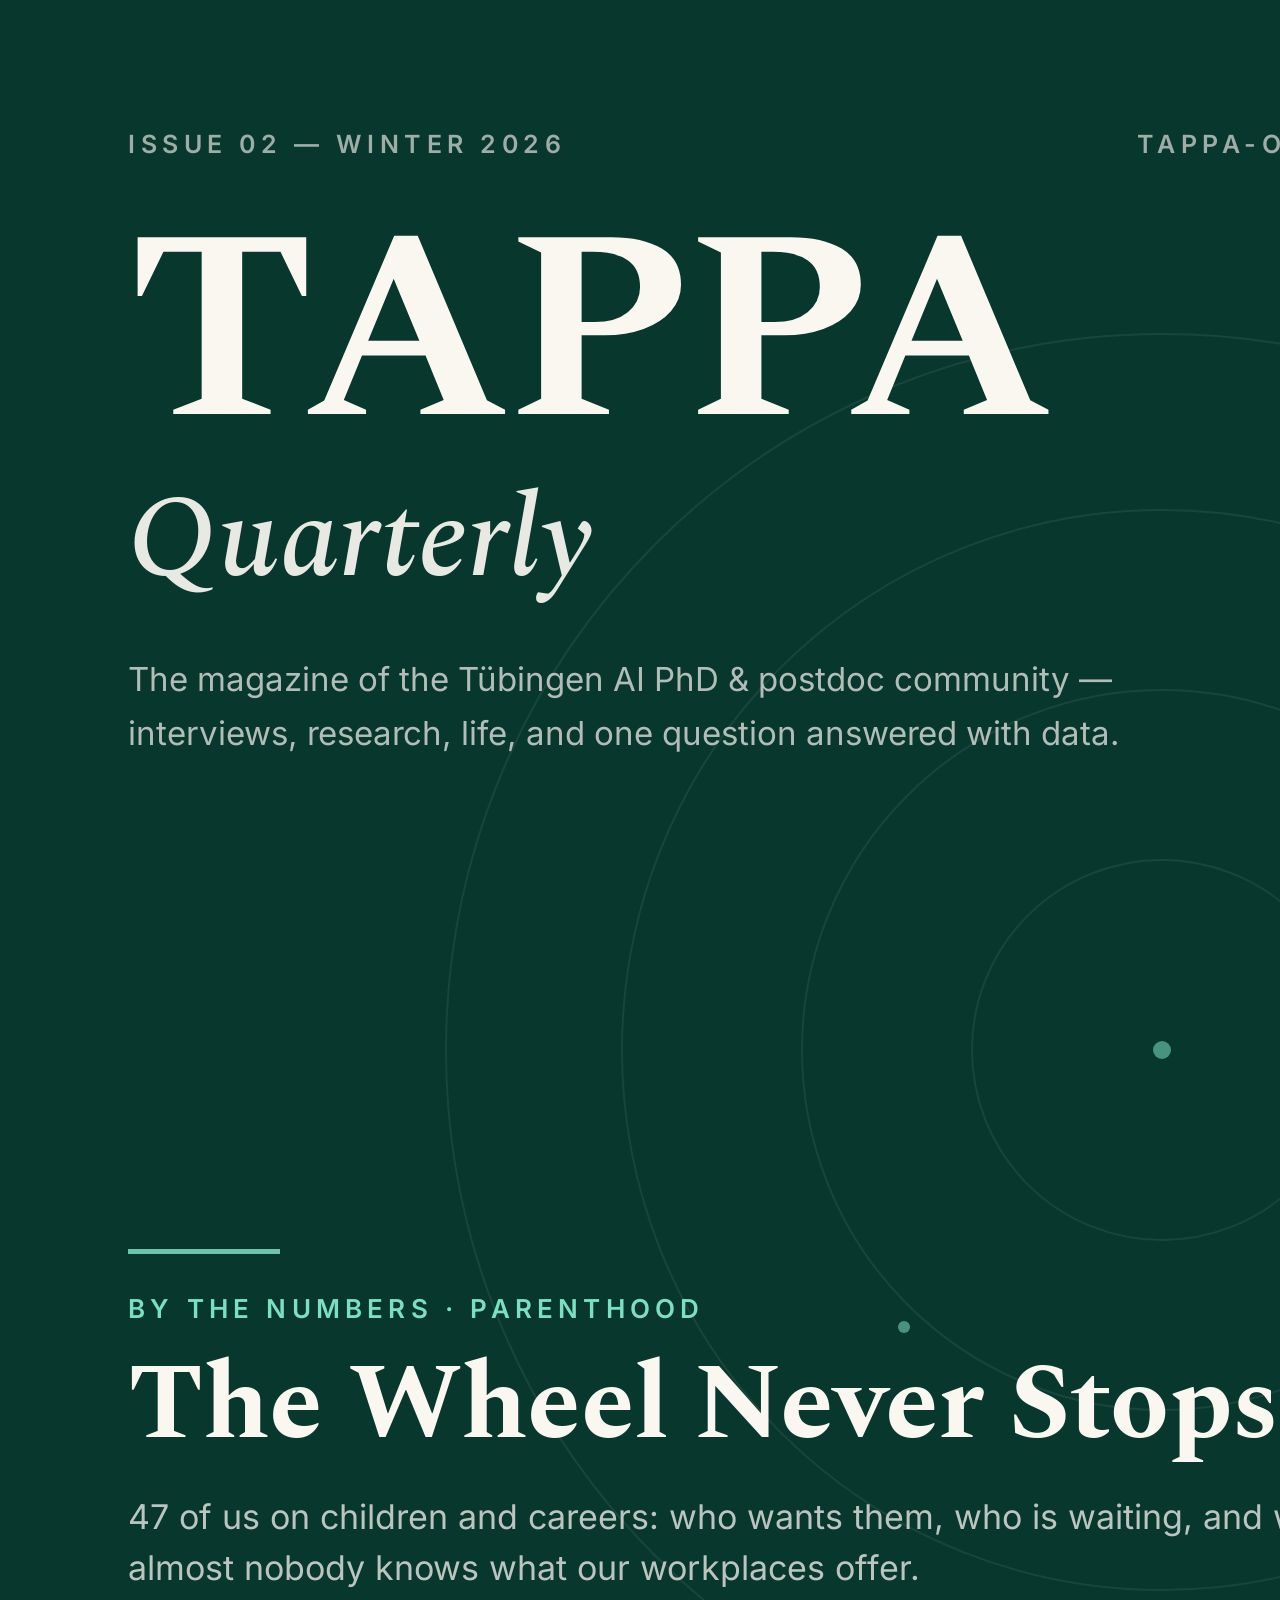
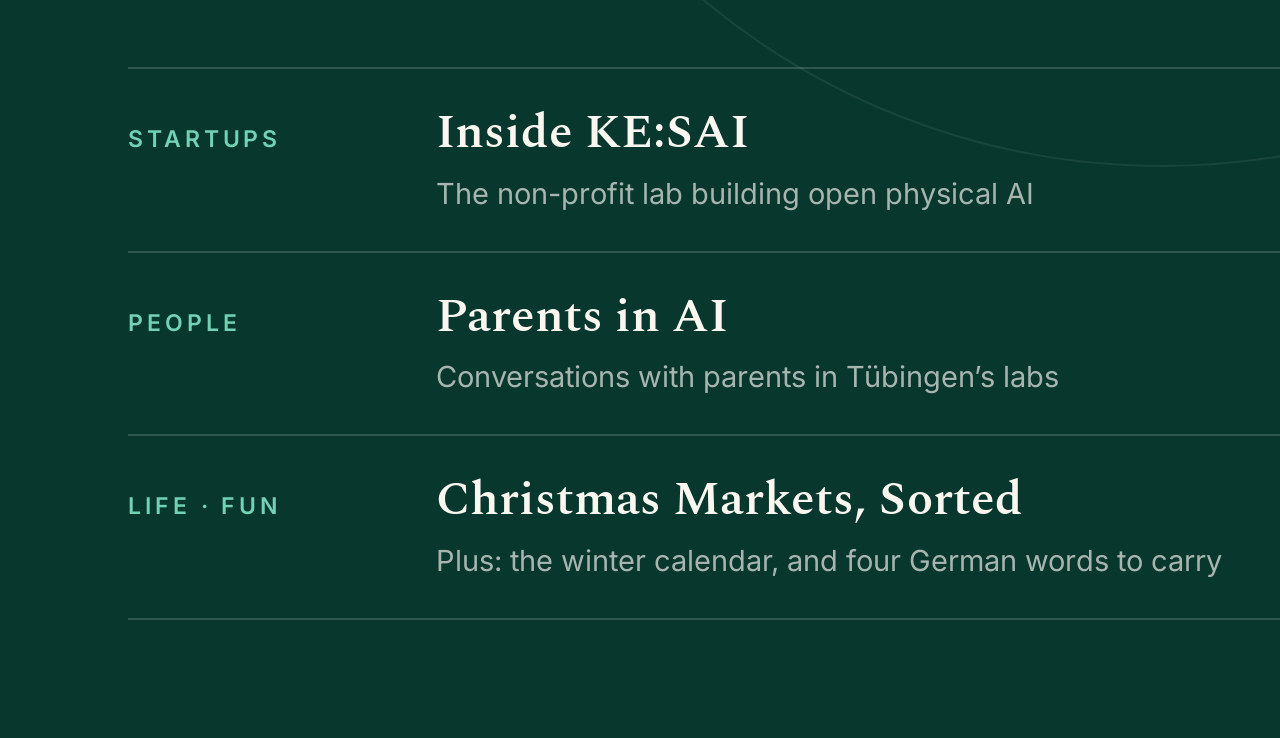
==== magazine/issue-2/cover.html @ bdb161a1 "Magazine issue 2: draft Adds magazine/issue-2/ in the Issue 1 house style:  - By the Numbers: the pa" ====
<!DOCTYPE html>
<html lang="en">
<head>
<meta charset="UTF-8">
<title>TAPPA Quarterly — Issue 02 cover</title>
<link rel="stylesheet" href="fonts.css">
<style>
/* Source for cover.jpg — a placeholder until the designed winter cover
   arrives. Renders at exactly 1652x2338; re-export with:
   "/Applications/Google Chrome.app/Contents/MacOS/Google Chrome" \
     --headless --screenshot=cover.png --window-size=1652,2338 \
     --hide-scrollbars --default-background-color=0 cover.html
   then: sips -s format jpeg -s formatOptions 92 cover.png --out cover.jpg */

:root {
  --deep:  #08372E;
  --warm:  #FAF7F1;
  --mint:  #7BE0C0;
  --serif: "Spectral", Georgia, serif;
  --sans:  "Inter", -apple-system, Arial, sans-serif;
}

* { margin: 0; padding: 0; box-sizing: border-box; }

html, body {
  width: 1652px;
  height: 2338px;
  background: var(--deep);
  -webkit-font-smoothing: antialiased;
}

.cover {
  position: relative;
  width: 1652px;
  height: 2338px;
  overflow: hidden;
  padding: 132px 128px 118px;
  display: flex;
  flex-direction: column;
}

.rings { position: absolute; top: 300px; right: -260px; width: 1500px; height: 1500px; }
.rings circle { fill: none; stroke: var(--warm); stroke-width: 2; opacity: 0.07; }
.rings .dot { fill: var(--mint); stroke: none; opacity: 0.55; }

.masthead, .lead { position: relative; z-index: 1; }

.rule-top {
  display: flex;
  justify-content: space-between;
  font: 600 25px/1 var(--sans);
  letter-spacing: 0.22em;
  text-transform: uppercase;
  color: rgba(250, 247, 241, 0.62);
}

.wordmark {
  margin-top: 62px;
  font: 700 268px/0.86 var(--serif);
  letter-spacing: -0.012em;
  color: var(--warm);
}

.subtitle {
  margin-top: 34px;
  font: italic 500 116px/1 var(--serif);
  color: var(--warm);
  opacity: 0.93;
}

.blurb {
  margin-top: 54px;
  max-width: 1010px;
  font: 400 33px/1.62 var(--sans);
  color: rgba(250, 247, 241, 0.7);
}

.lead { margin-top: auto; }

.lead-rule {
  width: 152px;
  height: 5px;
  background: var(--mint);
  opacity: 0.85;
  margin-bottom: 42px;
}

.eyebrow {
  font: 600 26px/1 var(--sans);
  letter-spacing: 0.2em;
  text-transform: uppercase;
  color: var(--mint);
}

.lead h1 {
  margin-top: 26px;
  font: 700 108px/1.06 var(--serif);
  letter-spacing: -0.008em;
  color: var(--warm);
}

.lead .standfirst {
  margin-top: 28px;
  max-width: 1240px;
  font: 400 34px/1.5 var(--sans);
  color: rgba(250, 247, 241, 0.74);
}

.teasers { margin-top: 74px; }

.teaser {
  display: grid;
  grid-template-columns: 268px 1fr;
  gap: 40px;
  align-items: baseline;
  padding: 36px 0;
  border-top: 2px solid rgba(250, 247, 241, 0.16);
}
.teaser:last-child { border-bottom: 2px solid rgba(250, 247, 241, 0.16); }

.teaser .dept {
  font: 600 23px/1.45 var(--sans);
  letter-spacing: 0.17em;
  text-transform: uppercase;
  color: var(--mint);
  opacity: 0.92;
}
.teaser h2 {
  font: 600 48px/1.16 var(--serif);
  color: var(--warm);
}
.teaser p {
  margin-top: 12px;
  font: 400 29px/1.45 var(--sans);
  color: rgba(250, 247, 241, 0.66);
}
</style>
</head>
<body>
<div class="cover">

  <svg class="rings" viewBox="0 0 1500 1500" aria-hidden="true">
    <circle cx="750" cy="750" r="190"/>
    <circle cx="750" cy="750" r="360"/>
    <circle cx="750" cy="750" r="540"/>
    <circle cx="750" cy="750" r="716"/>
    <circle class="dot" cx="750" cy="750" r="9"/>
    <circle class="dot" cx="1049" cy="466" r="7"/>
    <circle class="dot" cx="492" cy="1027" r="6"/>
  </svg>

  <div class="masthead">
    <div class="rule-top">
      <span>Issue 02 — Winter 2026</span>
      <span>tappa-org.github.io</span>
    </div>
    <div class="wordmark">TAPPA</div>
    <div class="subtitle">Quarterly</div>
    <p class="blurb">
      The magazine of the T&uuml;bingen AI PhD &amp; postdoc community &mdash;
      interviews, research, life, and one question answered with data.
    </p>
  </div>

  <div class="lead">
    <div class="lead-rule"></div>
    <div class="eyebrow">By the Numbers &middot; Parenthood</div>
    <h1>The Wheel Never Stops</h1>
    <p class="standfirst">
      47 of us on children and careers: who wants them, who is waiting, and
      why almost nobody knows what our workplaces offer.
    </p>

    <div class="teasers">
      <div class="teaser">
        <div class="dept">Startups</div>
        <div>
          <h2>Inside KE:SAI</h2>
          <p>The non-profit lab building open physical AI</p>
        </div>
      </div>
      <div class="teaser">
        <div class="dept">People</div>
        <div>
          <h2>Parents in AI</h2>
          <p>Conversations with parents in T&uuml;bingen&rsquo;s labs</p>
        </div>
      </div>
      <div class="teaser">
        <div class="dept">Life &middot; Fun</div>
        <div>
          <h2>Christmas Markets, Sorted</h2>
          <p>Plus: the winter calendar, and four German words to carry</p>
        </div>
      </div>
    </div>
  </div>

</div>
</body>
</html>
---- magazine/issue-2/fonts.css ----
/* Spectral and Inter, self-hosted. Both SIL Open Font License 1.1 — see fonts/OFL.txt.
   Served from this origin so no visitor IP is sent to a third party (GDPR). */

@font-face {
  font-family: 'Inter';
  font-style: normal;
  font-weight: 400;
  font-display: swap;
  src: url('fonts/inter-400-latin-ext.woff2') format('woff2');
  unicode-range: U+0100-02BA, U+02BD-02C5, U+02C7-02CC, U+02CE-02D7, U+02DD-02FF, U+0304, U+0308, U+0329, U+1D00-1DBF, U+1E00-1E9F, U+1EF2-1EFF, U+2020, U+20A0-20AB, U+20AD-20C0, U+2113, U+2C60-2C7F, U+A720-A7FF;
}

@font-face {
  font-family: 'Inter';
  font-style: normal;
  font-weight: 400;
  font-display: swap;
  src: url('fonts/inter-400-latin.woff2') format('woff2');
  unicode-range: U+0000-00FF, U+0131, U+0152-0153, U+02BB-02BC, U+02C6, U+02DA, U+02DC, U+0304, U+0308, U+0329, U+2000-206F, U+20AC, U+2122, U+2191, U+2193, U+2212, U+2215, U+FEFF, U+FFFD;
}

@font-face {
  font-family: 'Inter';
  font-style: normal;
  font-weight: 600;
  font-display: swap;
  src: url('fonts/inter-600-latin-ext.woff2') format('woff2');
  unicode-range: U+0100-02BA, U+02BD-02C5, U+02C7-02CC, U+02CE-02D7, U+02DD-02FF, U+0304, U+0308, U+0329, U+1D00-1DBF, U+1E00-1E9F, U+1EF2-1EFF, U+2020, U+20A0-20AB, U+20AD-20C0, U+2113, U+2C60-2C7F, U+A720-A7FF;
}

@font-face {
  font-family: 'Inter';
  font-style: normal;
  font-weight: 600;
  font-display: swap;
  src: url('fonts/inter-600-latin.woff2') format('woff2');
  unicode-range: U+0000-00FF, U+0131, U+0152-0153, U+02BB-02BC, U+02C6, U+02DA, U+02DC, U+0304, U+0308, U+0329, U+2000-206F, U+20AC, U+2122, U+2191, U+2193, U+2212, U+2215, U+FEFF, U+FFFD;
}

@font-face {
  font-family: 'Inter';
  font-style: normal;
  font-weight: 700;
  font-display: swap;
  src: url('fonts/inter-700-latin-ext.woff2') format('woff2');
  unicode-range: U+0100-02BA, U+02BD-02C5, U+02C7-02CC, U+02CE-02D7, U+02DD-02FF, U+0304, U+0308, U+0329, U+1D00-1DBF, U+1E00-1E9F, U+1EF2-1EFF, U+2020, U+20A0-20AB, U+20AD-20C0, U+2113, U+2C60-2C7F, U+A720-A7FF;
}

@font-face {
  font-family: 'Inter';
  font-style: normal;
  font-weight: 700;
  font-display: swap;
  src: url('fonts/inter-700-latin.woff2') format('woff2');
  unicode-range: U+0000-00FF, U+0131, U+0152-0153, U+02BB-02BC, U+02C6, U+02DA, U+02DC, U+0304, U+0308, U+0329, U+2000-206F, U+20AC, U+2122, U+2191, U+2193, U+2212, U+2215, U+FEFF, U+FFFD;
}

@font-face {
  font-family: 'Spectral';
  font-style: italic;
  font-weight: 300;
  font-display: swap;
  src: url('fonts/spectral-300i-latin-ext.woff2') format('woff2');
  unicode-range: U+0100-02BA, U+02BD-02C5, U+02C7-02CC, U+02CE-02D7, U+02DD-02FF, U+0304, U+0308, U+0329, U+1D00-1DBF, U+1E00-1E9F, U+1EF2-1EFF, U+2020, U+20A0-20AB, U+20AD-20C0, U+2113, U+2C60-2C7F, U+A720-A7FF;
}

@font-face {
  font-family: 'Spectral';
  font-style: italic;
  font-weight: 300;
  font-display: swap;
  src: url('fonts/spectral-300i-latin.woff2') format('woff2');
  unicode-range: U+0000-00FF, U+0131, U+0152-0153, U+02BB-02BC, U+02C6, U+02DA, U+02DC, U+0304, U+0308, U+0329, U+2000-206F, U+20AC, U+2122, U+2191, U+2193, U+2212, U+2215, U+FEFF, U+FFFD;
}

@font-face {
  font-family: 'Spectral';
  font-style: italic;
  font-weight: 500;
  font-display: swap;
  src: url('fonts/spectral-500i-latin-ext.woff2') format('woff2');
  unicode-range: U+0100-02BA, U+02BD-02C5, U+02C7-02CC, U+02CE-02D7, U+02DD-02FF, U+0304, U+0308, U+0329, U+1D00-1DBF, U+1E00-1E9F, U+1EF2-1EFF, U+2020, U+20A0-20AB, U+20AD-20C0, U+2113, U+2C60-2C7F, U+A720-A7FF;
}

@font-face {
  font-family: 'Spectral';
  font-style: italic;
  font-weight: 500;
  font-display: swap;
  src: url('fonts/spectral-500i-latin.woff2') format('woff2');
  unicode-range: U+0000-00FF, U+0131, U+0152-0153, U+02BB-02BC, U+02C6, U+02DA, U+02DC, U+0304, U+0308, U+0329, U+2000-206F, U+20AC, U+2122, U+2191, U+2193, U+2212, U+2215, U+FEFF, U+FFFD;
}

@font-face {
  font-family: 'Spectral';
  font-style: normal;
  font-weight: 400;
  font-display: swap;
  src: url('fonts/spectral-400-latin-ext.woff2') format('woff2');
  unicode-range: U+0100-02BA, U+02BD-02C5, U+02C7-02CC, U+02CE-02D7, U+02DD-02FF, U+0304, U+0308, U+0329, U+1D00-1DBF, U+1E00-1E9F, U+1EF2-1EFF, U+2020, U+20A0-20AB, U+20AD-20C0, U+2113, U+2C60-2C7F, U+A720-A7FF;
}

@font-face {
  font-family: 'Spectral';
  font-style: normal;
  font-weight: 400;
  font-display: swap;
  src: url('fonts/spectral-400-latin.woff2') format('woff2');
  unicode-range: U+0000-00FF, U+0131, U+0152-0153, U+02BB-02BC, U+02C6, U+02DA, U+02DC, U+0304, U+0308, U+0329, U+2000-206F, U+20AC, U+2122, U+2191, U+2193, U+2212, U+2215, U+FEFF, U+FFFD;
}

@font-face {
  font-family: 'Spectral';
  font-style: normal;
  font-weight: 500;
  font-display: swap;
  src: url('fonts/spectral-500-latin-ext.woff2') format('woff2');
  unicode-range: U+0100-02BA, U+02BD-02C5, U+02C7-02CC, U+02CE-02D7, U+02DD-02FF, U+0304, U+0308, U+0329, U+1D00-1DBF, U+1E00-1E9F, U+1EF2-1EFF, U+2020, U+20A0-20AB, U+20AD-20C0, U+2113, U+2C60-2C7F, U+A720-A7FF;
}

@font-face {
  font-family: 'Spectral';
  font-style: normal;
  font-weight: 500;
  font-display: swap;
  src: url('fonts/spectral-500-latin.woff2') format('woff2');
  unicode-range: U+0000-00FF, U+0131, U+0152-0153, U+02BB-02BC, U+02C6, U+02DA, U+02DC, U+0304, U+0308, U+0329, U+2000-206F, U+20AC, U+2122, U+2191, U+2193, U+2212, U+2215, U+FEFF, U+FFFD;
}

@font-face {
  font-family: 'Spectral';
  font-style: normal;
  font-weight: 600;
  font-display: swap;
  src: url('fonts/spectral-600-latin-ext.woff2') format('woff2');
  unicode-range: U+0100-02BA, U+02BD-02C5, U+02C7-02CC, U+02CE-02D7, U+02DD-02FF, U+0304, U+0308, U+0329, U+1D00-1DBF, U+1E00-1E9F, U+1EF2-1EFF, U+2020, U+20A0-20AB, U+20AD-20C0, U+2113, U+2C60-2C7F, U+A720-A7FF;
}

@font-face {
  font-family: 'Spectral';
  font-style: normal;
  font-weight: 600;
  font-display: swap;
  src: url('fonts/spectral-600-latin.woff2') format('woff2');
  unicode-range: U+0000-00FF, U+0131, U+0152-0153, U+02BB-02BC, U+02C6, U+02DA, U+02DC, U+0304, U+0308, U+0329, U+2000-206F, U+20AC, U+2122, U+2191, U+2193, U+2212, U+2215, U+FEFF, U+FFFD;
}

@font-face {
  font-family: 'Spectral';
  font-style: normal;
  font-weight: 700;
  font-display: swap;
  src: url('fonts/spectral-700-latin-ext.woff2') format('woff2');
  unicode-range: U+0100-02BA, U+02BD-02C5, U+02C7-02CC, U+02CE-02D7, U+02DD-02FF, U+0304, U+0308, U+0329, U+1D00-1DBF, U+1E00-1E9F, U+1EF2-1EFF, U+2020, U+20A0-20AB, U+20AD-20C0, U+2113, U+2C60-2C7F, U+A720-A7FF;
}

@font-face {
  font-family: 'Spectral';
  font-style: normal;
  font-weight: 700;
  font-display: swap;
  src: url('fonts/spectral-700-latin.woff2') format('woff2');
  unicode-range: U+0000-00FF, U+0131, U+0152-0153, U+02BB-02BC, U+02C6, U+02DA, U+02DC, U+0304, U+0308, U+0329, U+2000-206F, U+20AC, U+2122, U+2191, U+2193, U+2212, U+2215, U+FEFF, U+FFFD;
}

@font-face {
  font-family: 'Spectral';
  font-style: normal;
  font-weight: 800;
  font-display: swap;
  src: url('fonts/spectral-800-latin-ext.woff2') format('woff2');
  unicode-range: U+0100-02BA, U+02BD-02C5, U+02C7-02CC, U+02CE-02D7, U+02DD-02FF, U+0304, U+0308, U+0329, U+1D00-1DBF, U+1E00-1E9F, U+1EF2-1EFF, U+2020, U+20A0-20AB, U+20AD-20C0, U+2113, U+2C60-2C7F, U+A720-A7FF;
}

@font-face {
  font-family: 'Spectral';
  font-style: normal;
  font-weight: 800;
  font-display: swap;
  src: url('fonts/spectral-800-latin.woff2') format('woff2');
  unicode-range: U+0000-00FF, U+0131, U+0152-0153, U+02BB-02BC, U+02C6, U+02DA, U+02DC, U+0304, U+0308, U+0329, U+2000-206F, U+20AC, U+2122, U+2191, U+2193, U+2212, U+2215, U+FEFF, U+FFFD;
}
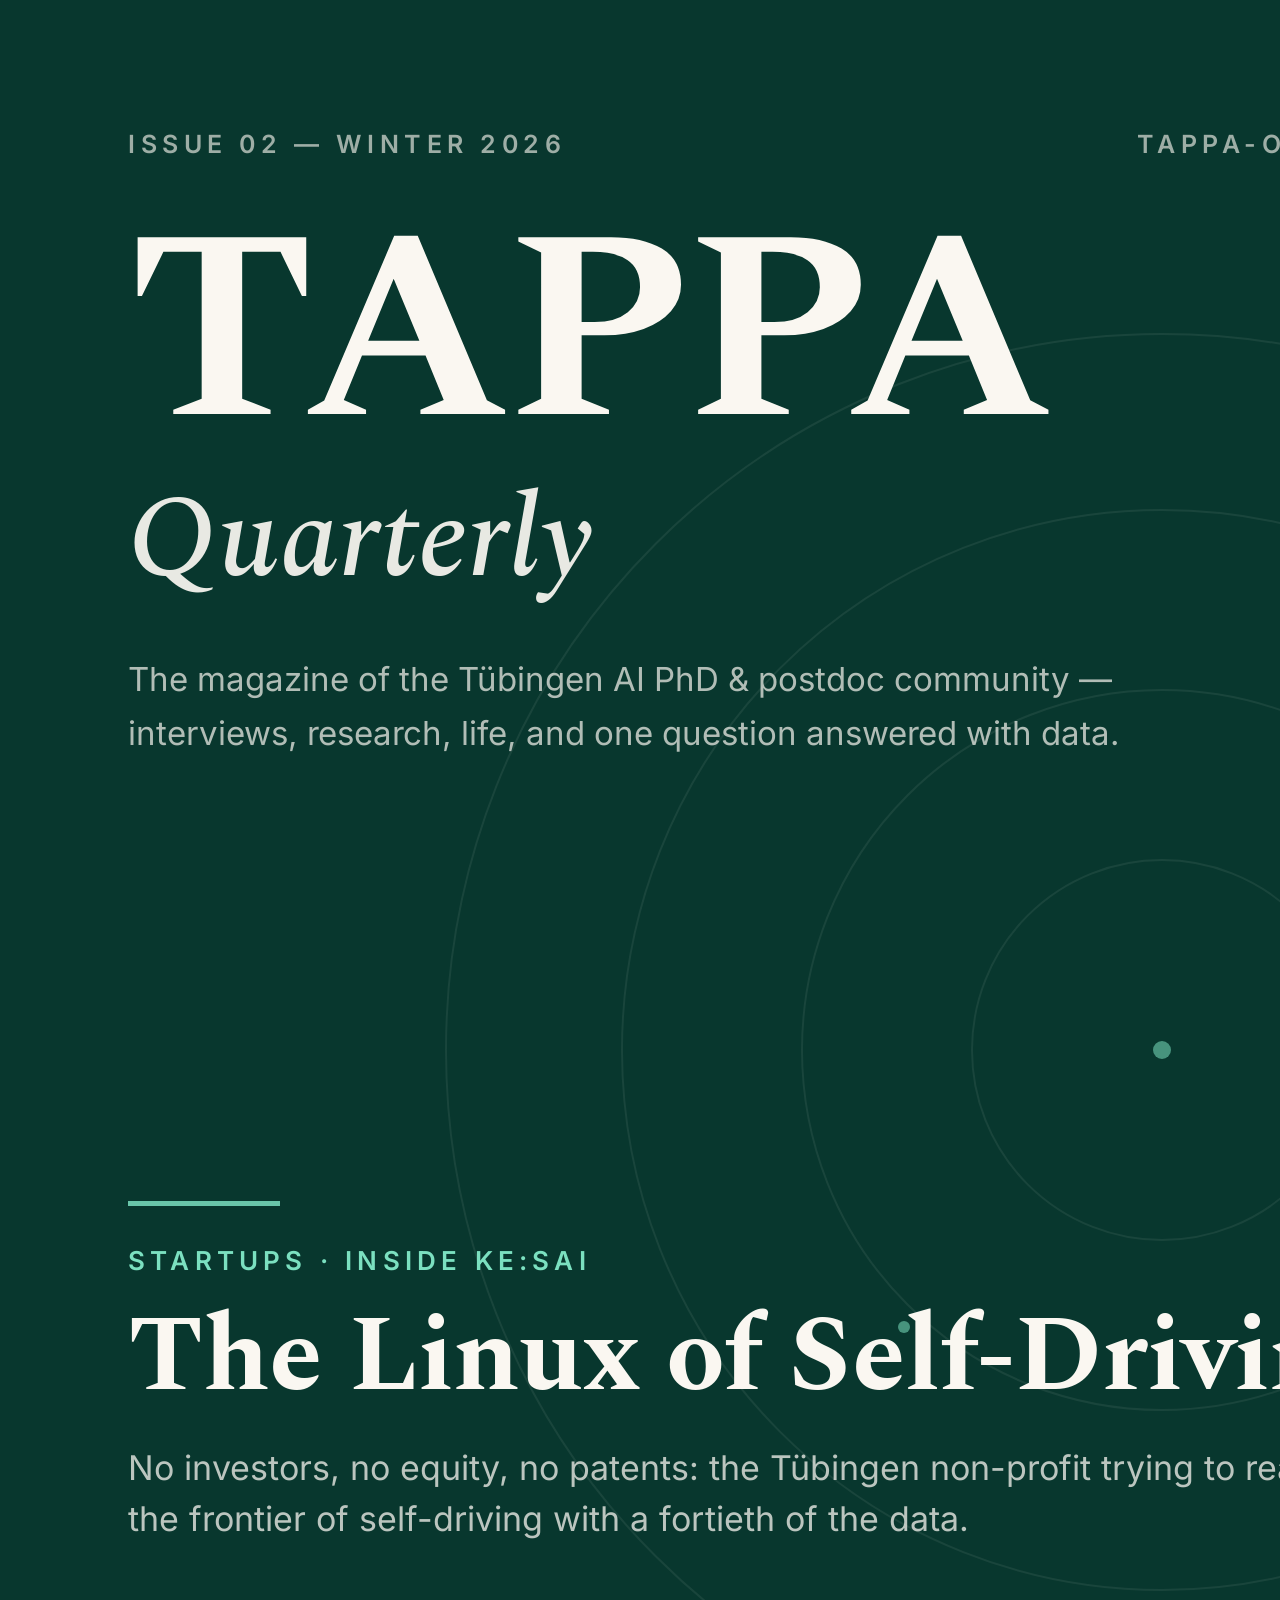
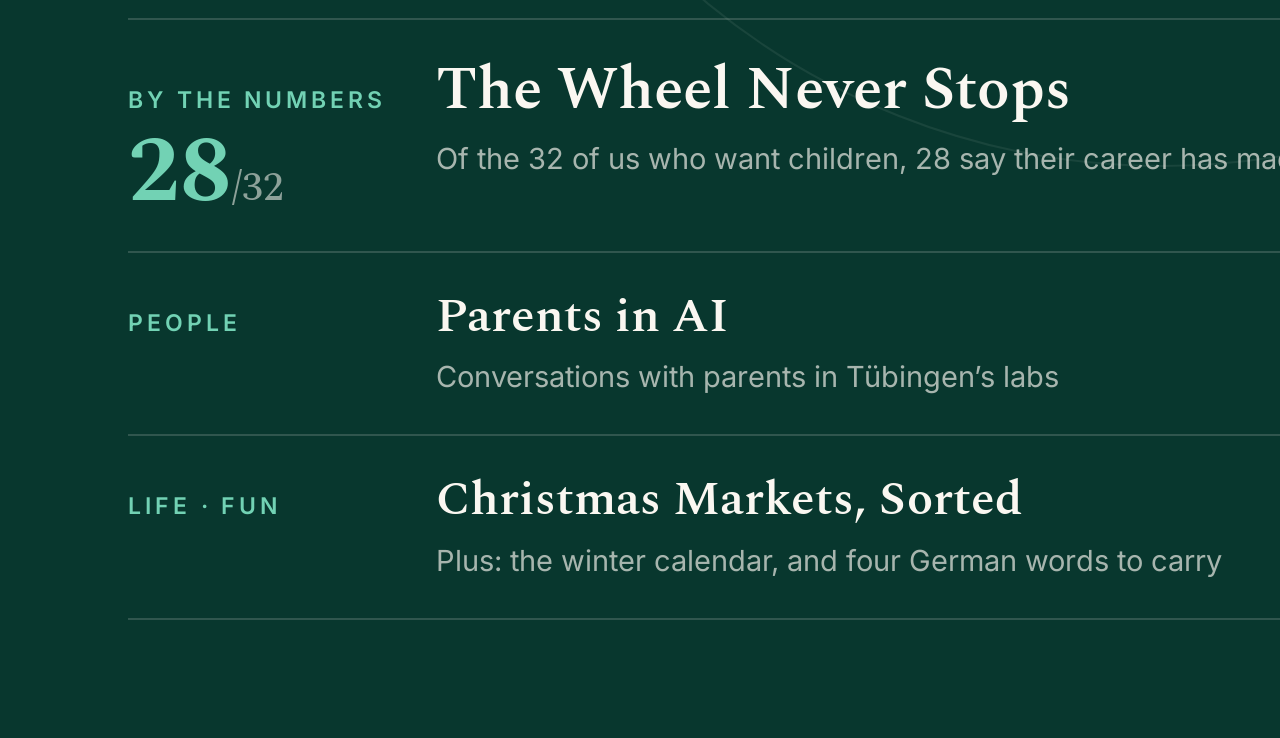
==== commit 439e1ae0: "Issue 2: KE:SAI leads the cover, survey as co-feature The cover now opens on KE:SAI (promised in Iss" ====
--- a/magazine/issue-2/cover.html
+++ b/magazine/issue-2/cover.html
@@ -134,6 +134,15 @@
   font: 400 29px/1.45 var(--sans);
   color: rgba(250, 247, 241, 0.66);
 }
+.teaser-major h2 { font-size: 60px; }
+.teaser-major .stat {
+  display: block;
+  margin-top: 14px;
+  font: 700 92px/0.9 var(--serif);
+  letter-spacing: 0;
+  color: var(--mint);
+}
+.teaser-major .stat small { font-size: 40px; font-weight: 500; color: rgba(250, 247, 241, 0.6); }
 </style>
 </head>
 <body>
@@ -164,19 +173,19 @@
 
   <div class="lead">
     <div class="lead-rule"></div>
-    <div class="eyebrow">By the Numbers &middot; Parenthood</div>
-    <h1>The Wheel Never Stops</h1>
+    <div class="eyebrow">Startups &middot; Inside KE:SAI</div>
+    <h1>The Linux of Self-Driving</h1>
     <p class="standfirst">
-      47 of us on children and careers: who wants them, who is waiting, and
-      why almost nobody knows what our workplaces offer.
+      No investors, no equity, no patents: the T&uuml;bingen non-profit trying to
+      reach the frontier of self-driving with a fortieth of the data.
     </p>
 
     <div class="teasers">
-      <div class="teaser">
-        <div class="dept">Startups</div>
+      <div class="teaser teaser-major">
+        <div class="dept">By the Numbers<span class="stat">28<small>/32</small></span></div>
         <div>
-          <h2>Inside KE:SAI</h2>
-          <p>The non-profit lab building open physical AI</p>
+          <h2>The Wheel Never Stops</h2>
+          <p>Of the 32 of us who want children, 28 say their career has made them wait</p>
         </div>
       </div>
       <div class="teaser">
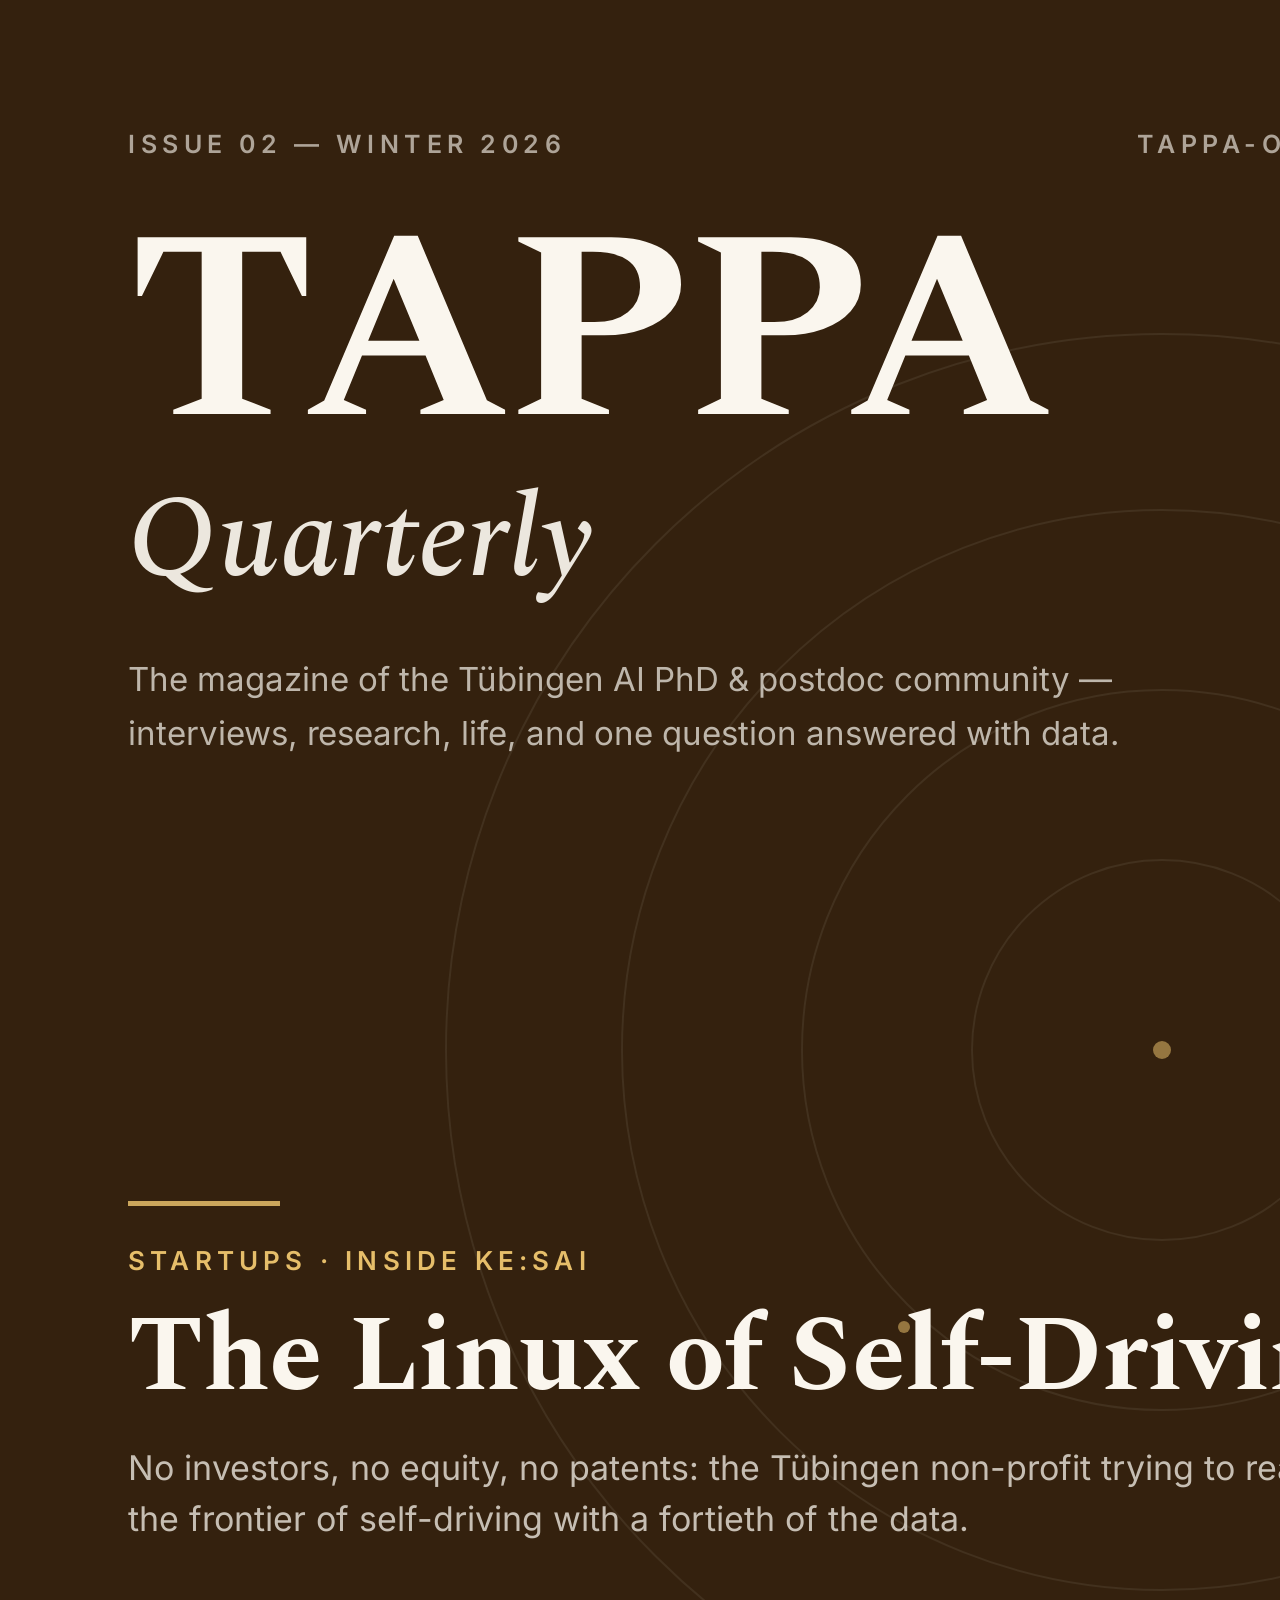
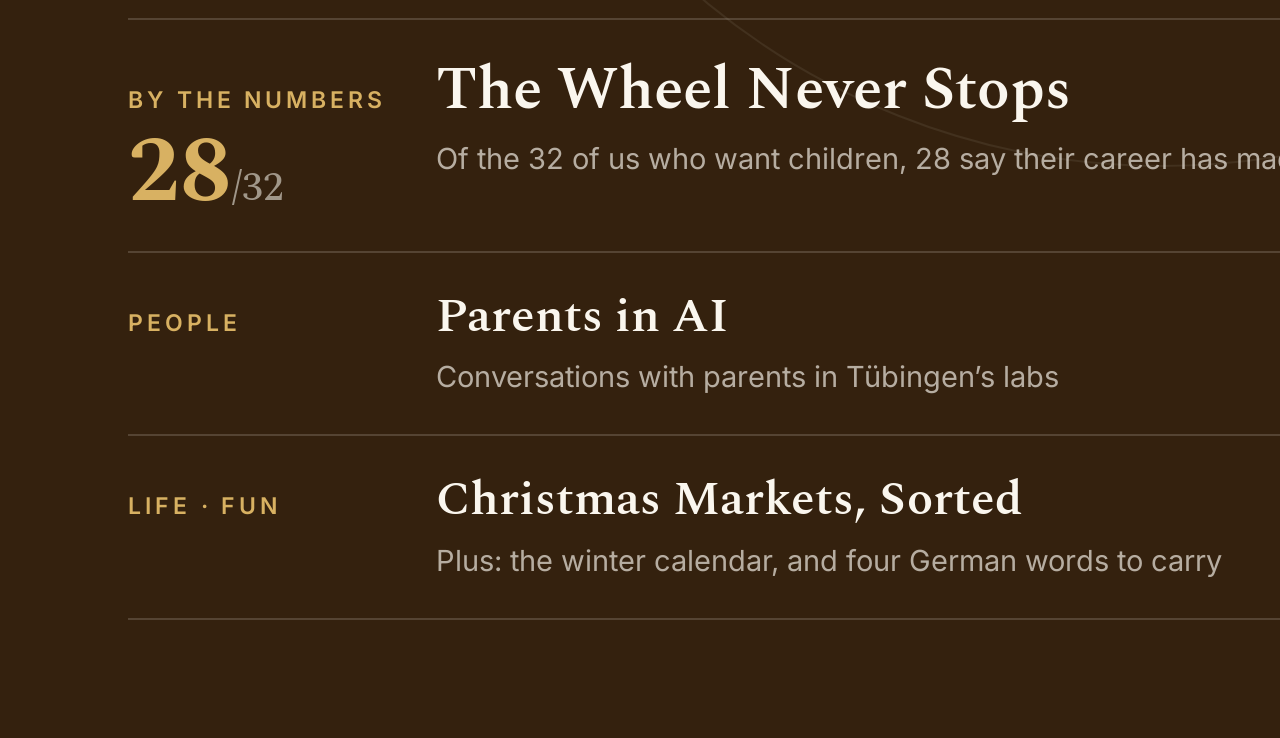
==== commit 0a632b82: "Issue 2: autumn palette, old gold on deep umber Replaces Issue 1's green with an autumn palette for " ====
--- a/magazine/issue-2/cover.html
+++ b/magazine/issue-2/cover.html
@@ -13,9 +13,9 @@
    then: sips -s format jpeg -s formatOptions 92 cover.png --out cover.jpg */
 
 :root {
-  --deep:  #08372E;
-  --warm:  #FAF7F1;
-  --mint:  #7BE0C0;
+  --deep:  #34210E;
+  --warm:  #FAF6EE;
+  --mint:  #E6BE6A;
   --serif: "Spectral", Georgia, serif;
   --sans:  "Inter", -apple-system, Arial, sans-serif;
 }
@@ -51,7 +51,7 @@
   font: 600 25px/1 var(--sans);
   letter-spacing: 0.22em;
   text-transform: uppercase;
-  color: rgba(250, 247, 241, 0.62);
+  color: rgba(250, 246, 238, 0.62);
 }
 
 .wordmark {
@@ -72,7 +72,7 @@
   margin-top: 54px;
   max-width: 1010px;
   font: 400 33px/1.62 var(--sans);
-  color: rgba(250, 247, 241, 0.7);
+  color: rgba(250, 246, 238, 0.7);
 }
 
 .lead { margin-top: auto; }
@@ -103,7 +103,7 @@
   margin-top: 28px;
   max-width: 1240px;
   font: 400 34px/1.5 var(--sans);
-  color: rgba(250, 247, 241, 0.74);
+  color: rgba(250, 246, 238, 0.74);
 }
 
 .teasers { margin-top: 74px; }
@@ -114,9 +114,9 @@
   gap: 40px;
   align-items: baseline;
   padding: 36px 0;
-  border-top: 2px solid rgba(250, 247, 241, 0.16);
-}
-.teaser:last-child { border-bottom: 2px solid rgba(250, 247, 241, 0.16); }
+  border-top: 2px solid rgba(250, 246, 238, 0.16);
+}
+.teaser:last-child { border-bottom: 2px solid rgba(250, 246, 238, 0.16); }
 
 .teaser .dept {
   font: 600 23px/1.45 var(--sans);
@@ -132,7 +132,7 @@
 .teaser p {
   margin-top: 12px;
   font: 400 29px/1.45 var(--sans);
-  color: rgba(250, 247, 241, 0.66);
+  color: rgba(250, 246, 238, 0.66);
 }
 .teaser-major h2 { font-size: 60px; }
 .teaser-major .stat {
@@ -142,7 +142,7 @@
   letter-spacing: 0;
   color: var(--mint);
 }
-.teaser-major .stat small { font-size: 40px; font-weight: 500; color: rgba(250, 247, 241, 0.6); }
+.teaser-major .stat small { font-size: 40px; font-weight: 500; color: rgba(250, 246, 238, 0.6); }
 </style>
 </head>
 <body>
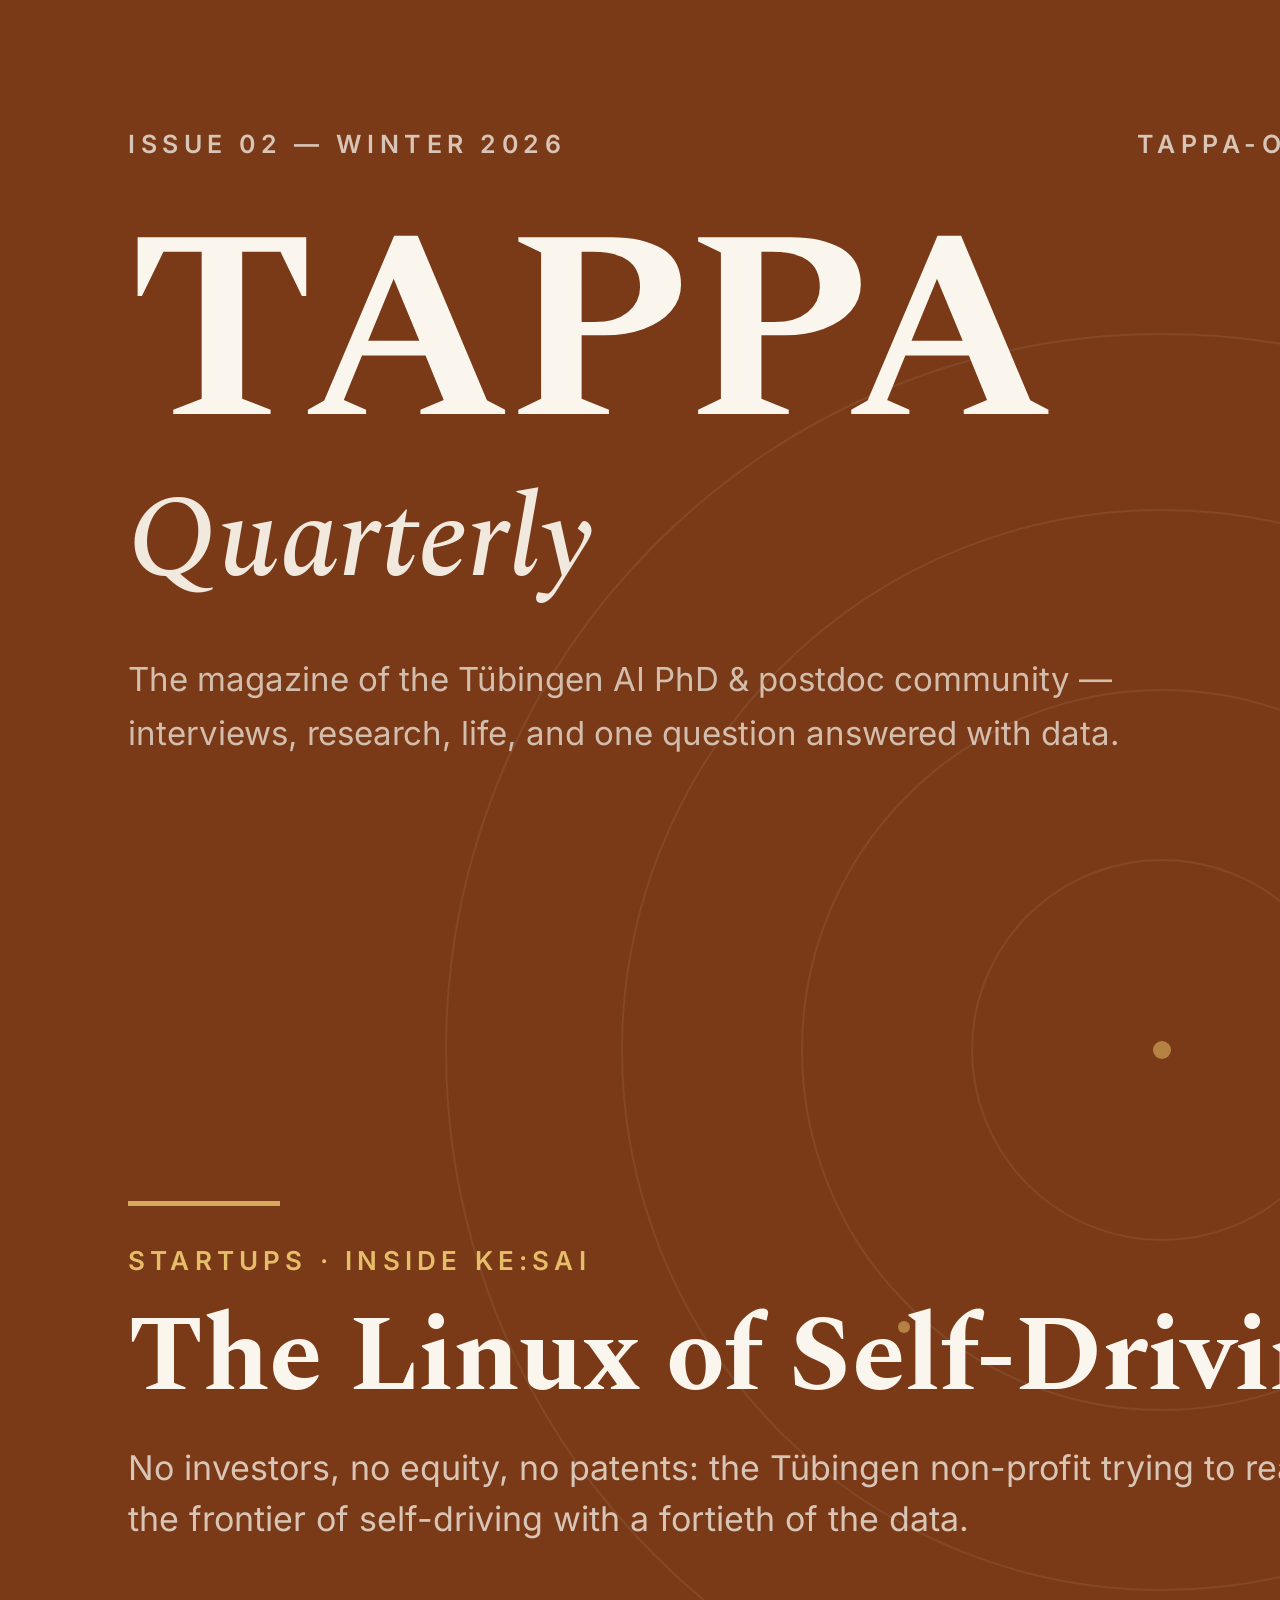
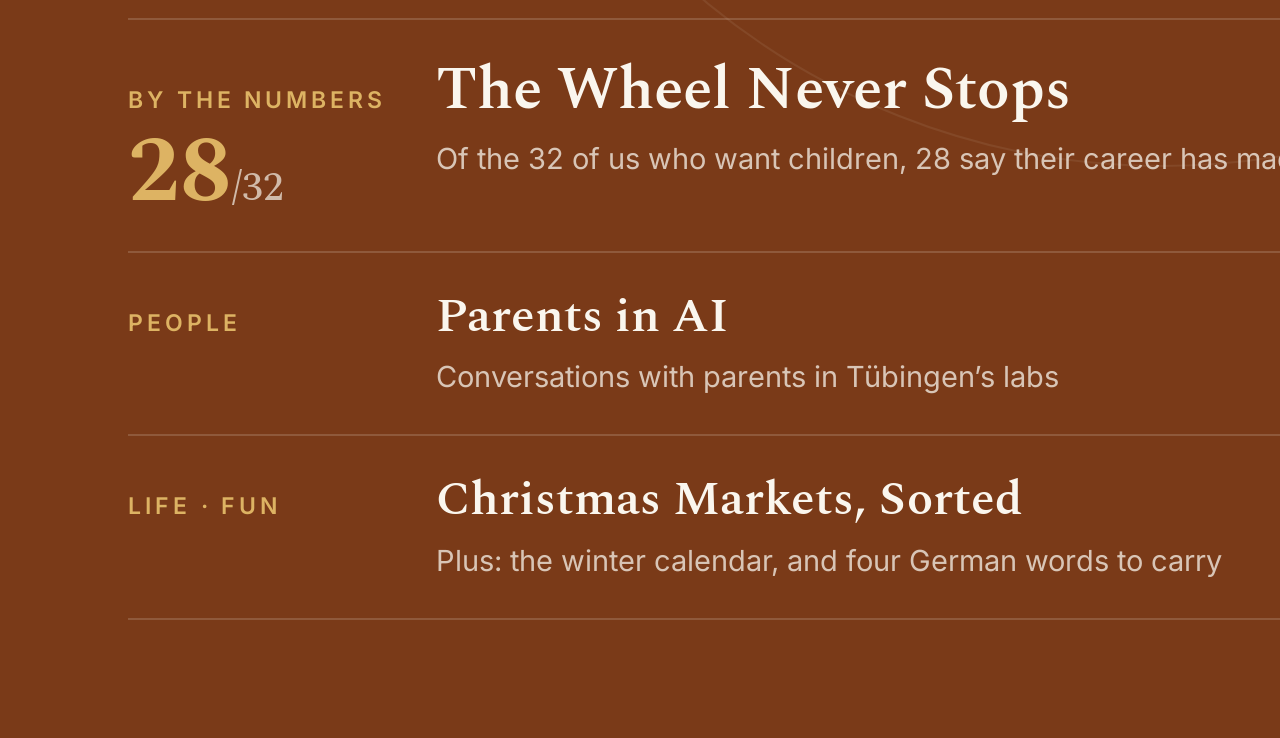
==== commit 0169a85a: "Issue 2: lighter cover ground, autumn-leaf russet The deep umber read too dark. --deep is now #7A3A1" ====
--- a/magazine/issue-2/cover.html
+++ b/magazine/issue-2/cover.html
@@ -13,7 +13,7 @@
    then: sips -s format jpeg -s formatOptions 92 cover.png --out cover.jpg */
 
 :root {
-  --deep:  #34210E;
+  --deep:  #7A3A18;
   --warm:  #FAF6EE;
   --mint:  #E6BE6A;
   --serif: "Spectral", Georgia, serif;
@@ -51,7 +51,7 @@
   font: 600 25px/1 var(--sans);
   letter-spacing: 0.22em;
   text-transform: uppercase;
-  color: rgba(250, 246, 238, 0.62);
+  color: rgba(250, 246, 238, 0.74);
 }
 
 .wordmark {
@@ -132,7 +132,7 @@
 .teaser p {
   margin-top: 12px;
   font: 400 29px/1.45 var(--sans);
-  color: rgba(250, 246, 238, 0.66);
+  color: rgba(250, 246, 238, 0.74);
 }
 .teaser-major h2 { font-size: 60px; }
 .teaser-major .stat {
@@ -142,7 +142,7 @@
   letter-spacing: 0;
   color: var(--mint);
 }
-.teaser-major .stat small { font-size: 40px; font-weight: 500; color: rgba(250, 246, 238, 0.6); }
+.teaser-major .stat small { font-size: 40px; font-weight: 500; color: rgba(250, 246, 238, 0.74); }
 </style>
 </head>
 <body>
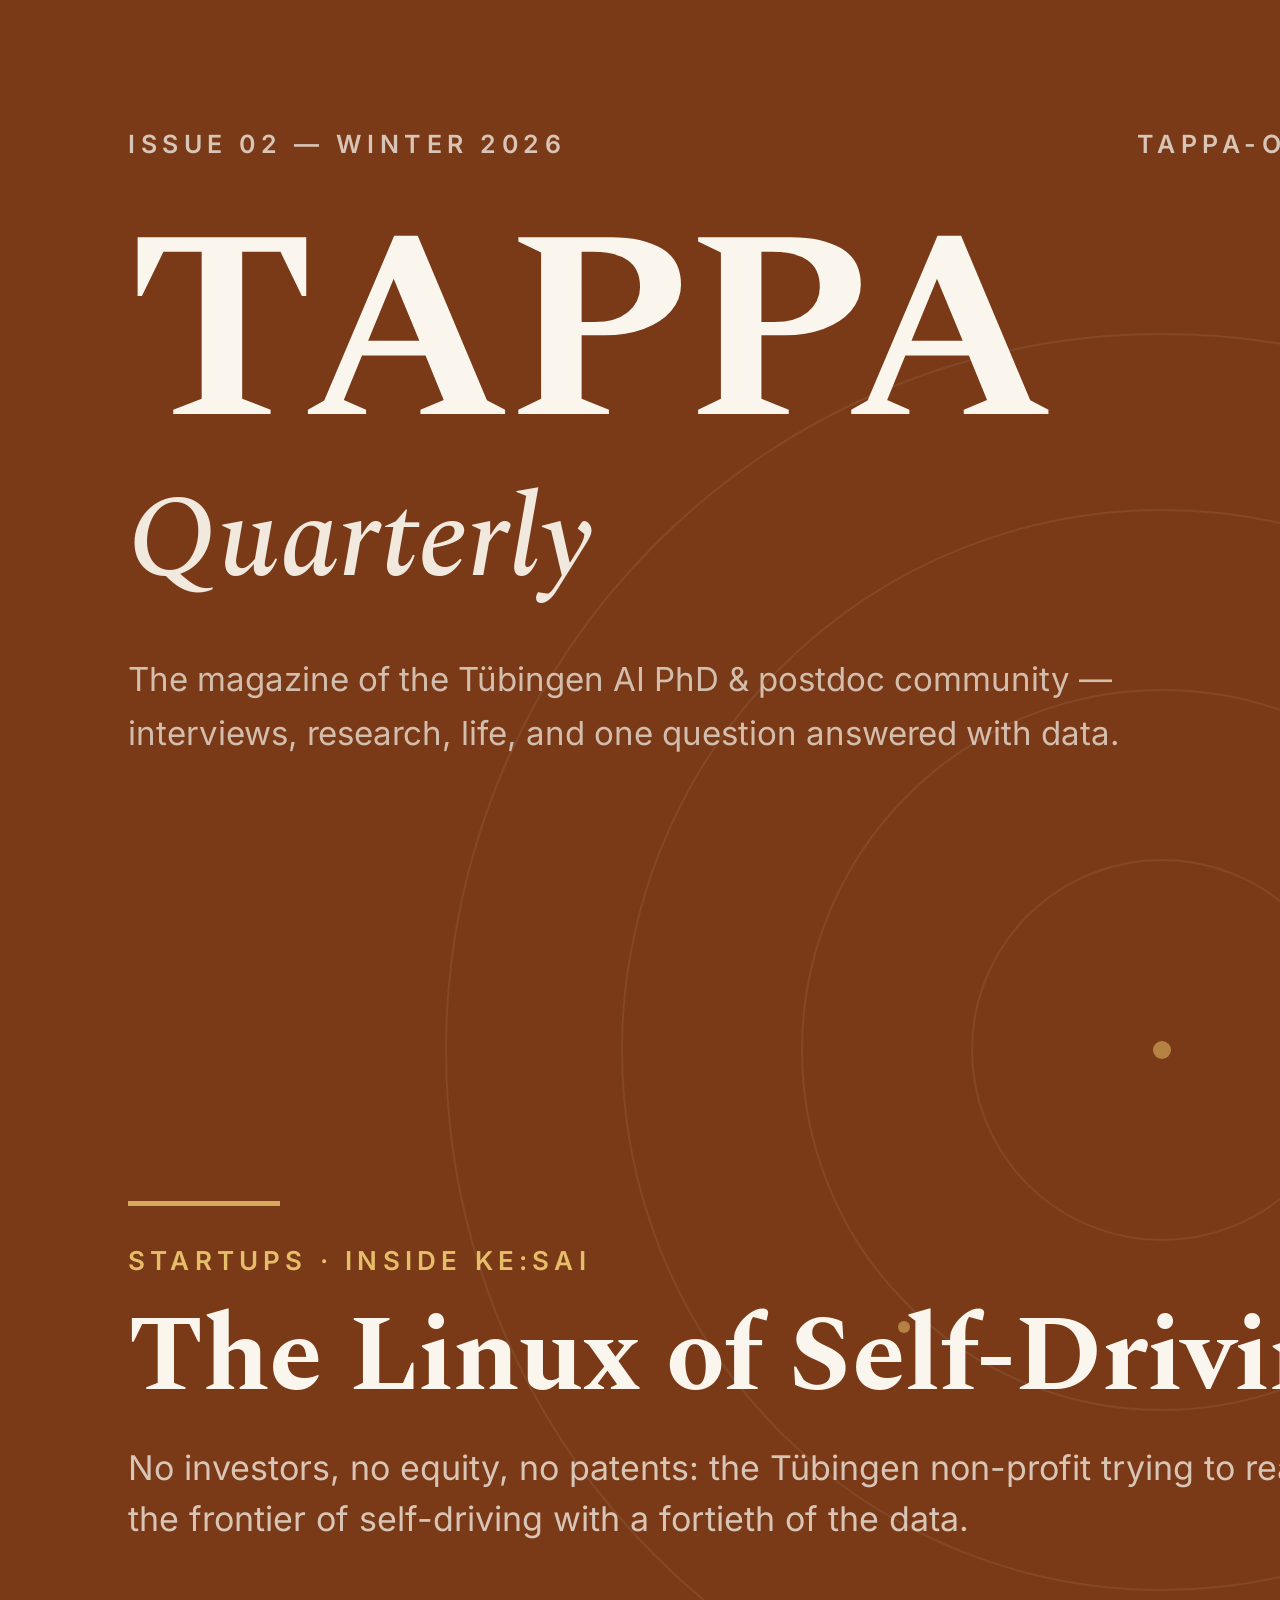
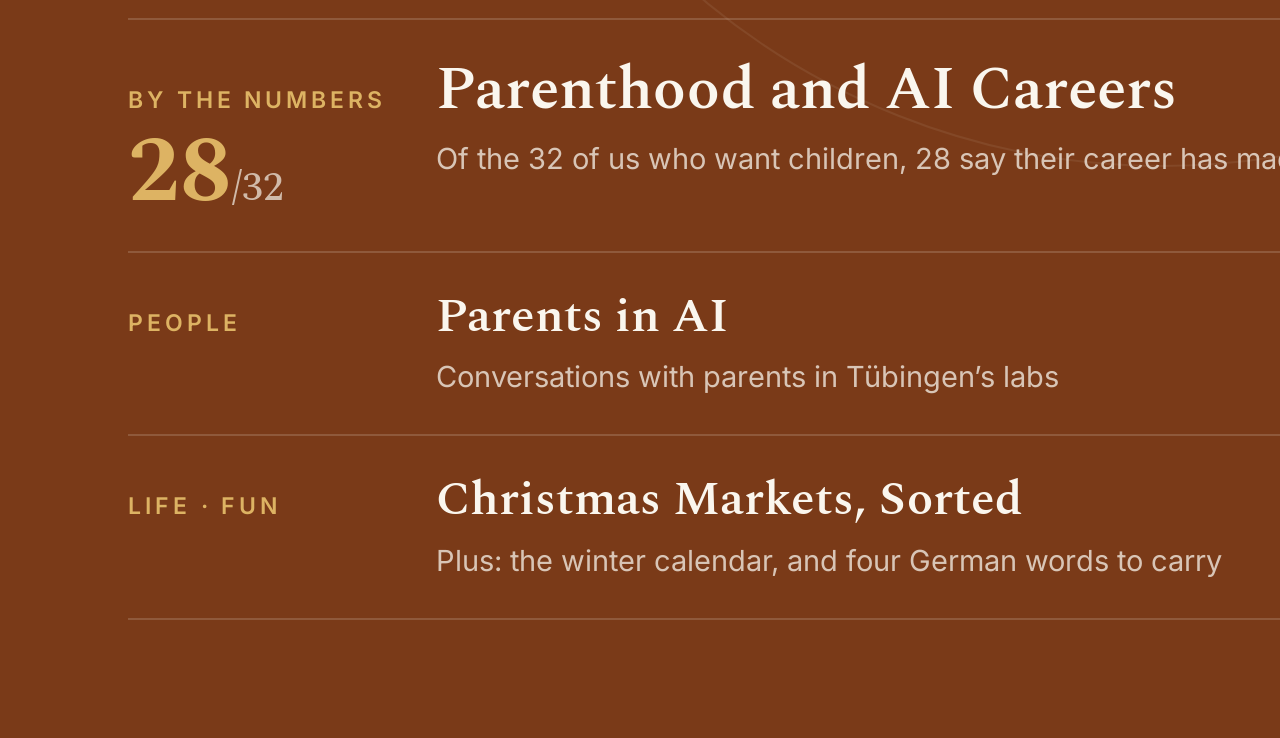
==== commit 57386335: "Issue 2: title the survey piece by the survey's own name "The Wheel Never Stops" states a conclusion" ====
--- a/magazine/issue-2/cover.html
+++ b/magazine/issue-2/cover.html
@@ -184,7 +184,7 @@
       <div class="teaser teaser-major">
         <div class="dept">By the Numbers<span class="stat">28<small>/32</small></span></div>
         <div>
-          <h2>The Wheel Never Stops</h2>
+          <h2>Parenthood and AI Careers</h2>
           <p>Of the 32 of us who want children, 28 say their career has made them wait</p>
         </div>
       </div>
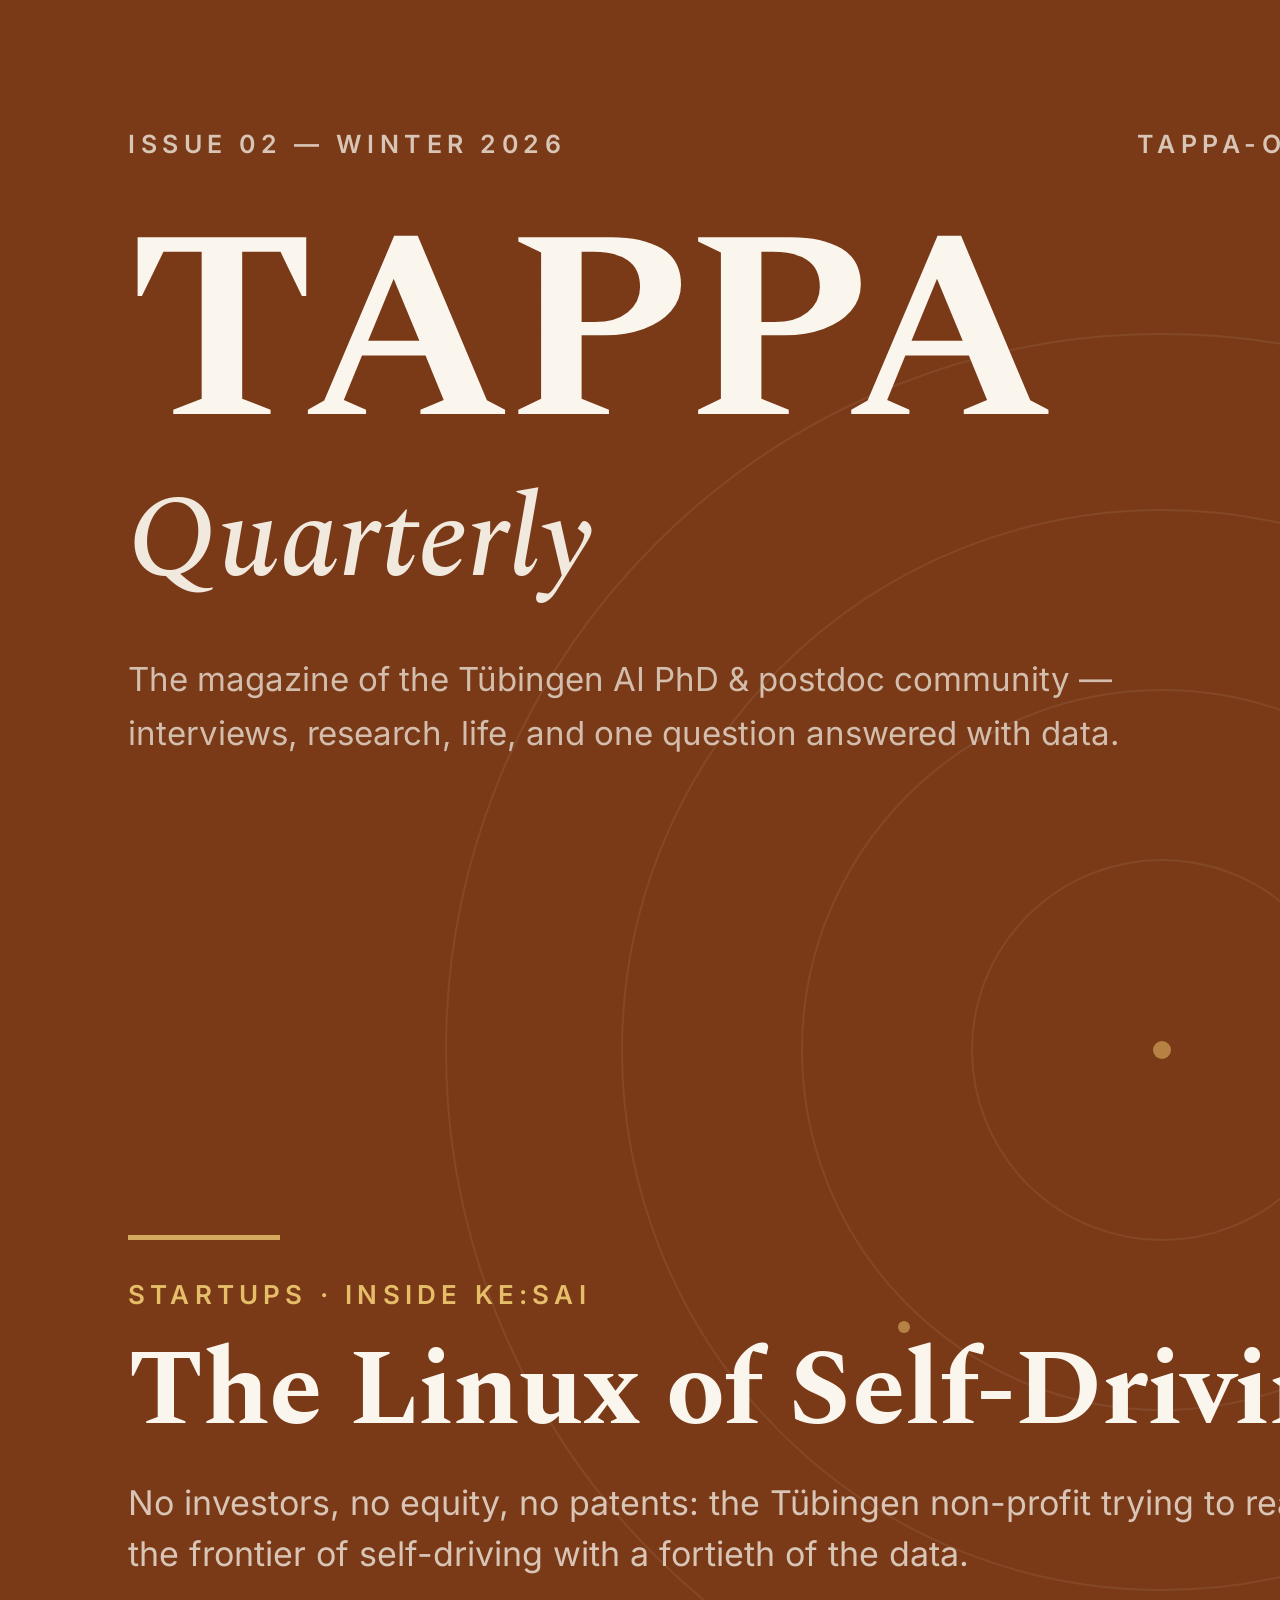
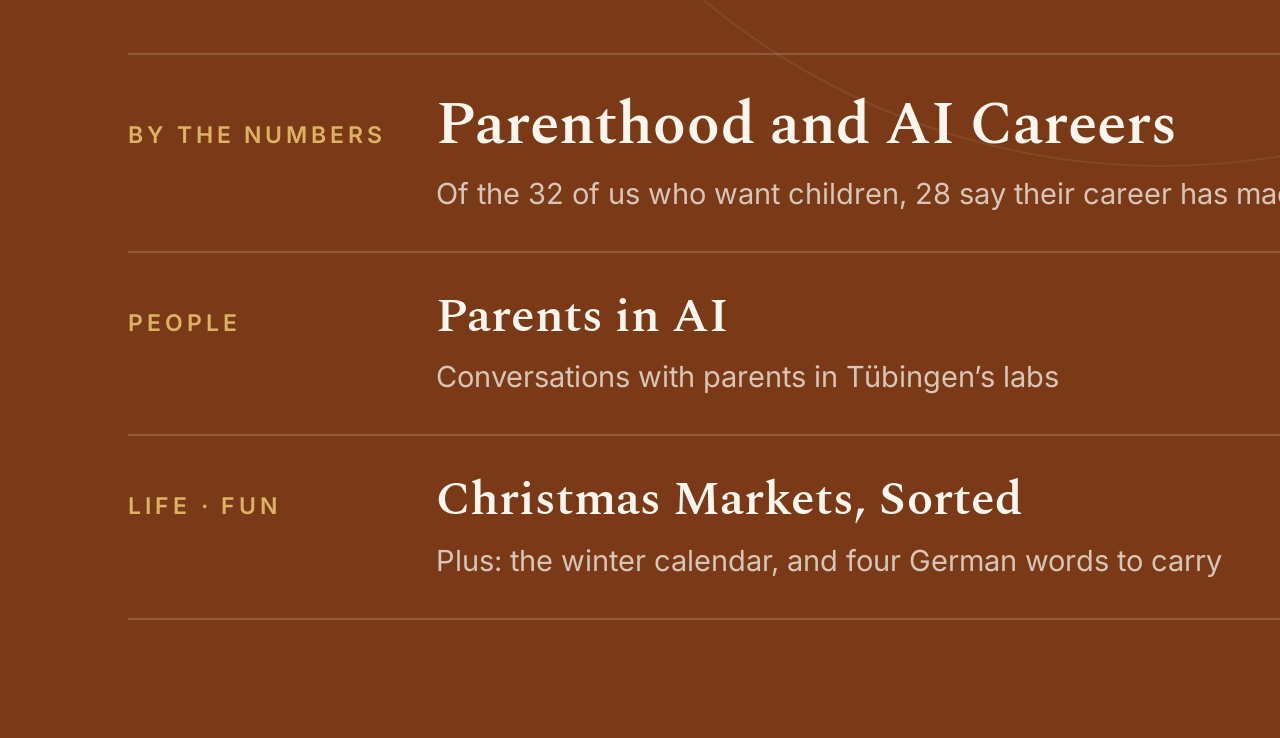
==== commit 35cabcf7: "Issue 2: German postdoc survey notice; drop the 28/32 cover stat - By the Numbers ends with a notice" ====
--- a/magazine/issue-2/cover.html
+++ b/magazine/issue-2/cover.html
@@ -135,14 +135,6 @@
   color: rgba(250, 246, 238, 0.74);
 }
 .teaser-major h2 { font-size: 60px; }
-.teaser-major .stat {
-  display: block;
-  margin-top: 14px;
-  font: 700 92px/0.9 var(--serif);
-  letter-spacing: 0;
-  color: var(--mint);
-}
-.teaser-major .stat small { font-size: 40px; font-weight: 500; color: rgba(250, 246, 238, 0.74); }
 </style>
 </head>
 <body>
@@ -182,7 +174,7 @@
 
     <div class="teasers">
       <div class="teaser teaser-major">
-        <div class="dept">By the Numbers<span class="stat">28<small>/32</small></span></div>
+        <div class="dept">By the Numbers</div>
         <div>
           <h2>Parenthood and AI Careers</h2>
           <p>Of the 32 of us who want children, 28 say their career has made them wait</p>
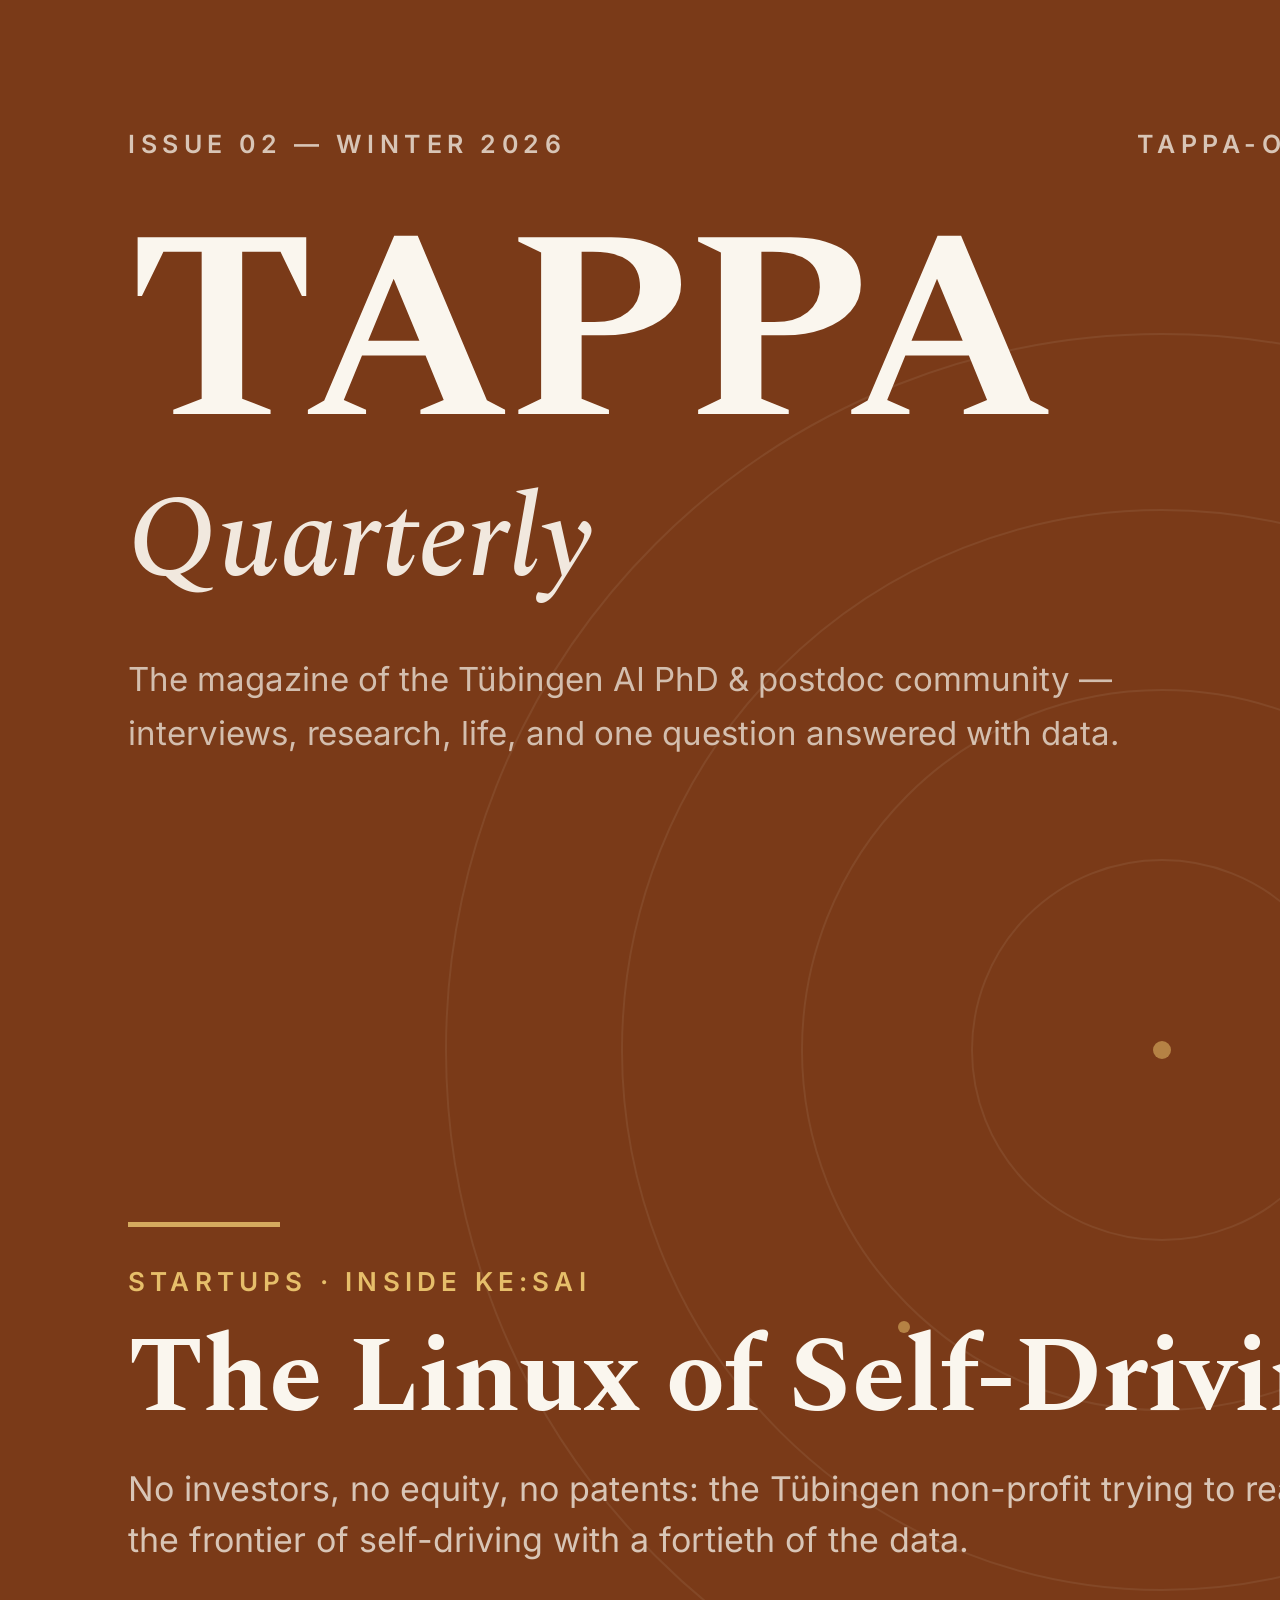
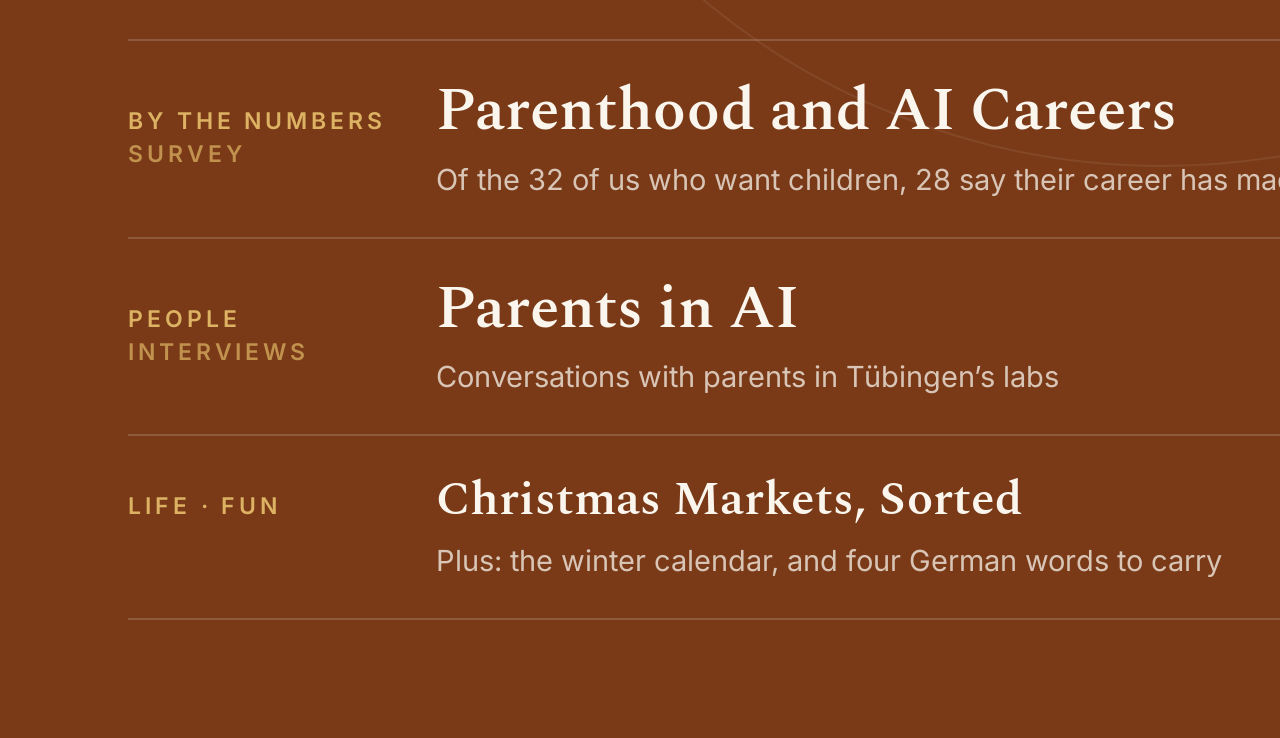
==== commit 268fc184: "Issue 2: cover gives Parents in AI the same weight as the survey On the web cover and cover.jpg (re-" ====
--- a/magazine/issue-2/cover.html
+++ b/magazine/issue-2/cover.html
@@ -135,6 +135,7 @@
   color: rgba(250, 246, 238, 0.74);
 }
 .teaser-major h2 { font-size: 60px; }
+.teaser .dept-kind { display: block; opacity: 0.72; }
 </style>
 </head>
 <body>
@@ -174,14 +175,14 @@
 
     <div class="teasers">
       <div class="teaser teaser-major">
-        <div class="dept">By the Numbers</div>
+        <div class="dept">By the Numbers<span class="dept-kind">Survey</span></div>
         <div>
           <h2>Parenthood and AI Careers</h2>
           <p>Of the 32 of us who want children, 28 say their career has made them wait</p>
         </div>
       </div>
-      <div class="teaser">
-        <div class="dept">People</div>
+      <div class="teaser teaser-major">
+        <div class="dept">People<span class="dept-kind">Interviews</span></div>
         <div>
           <h2>Parents in AI</h2>
           <p>Conversations with parents in T&uuml;bingen&rsquo;s labs</p>
